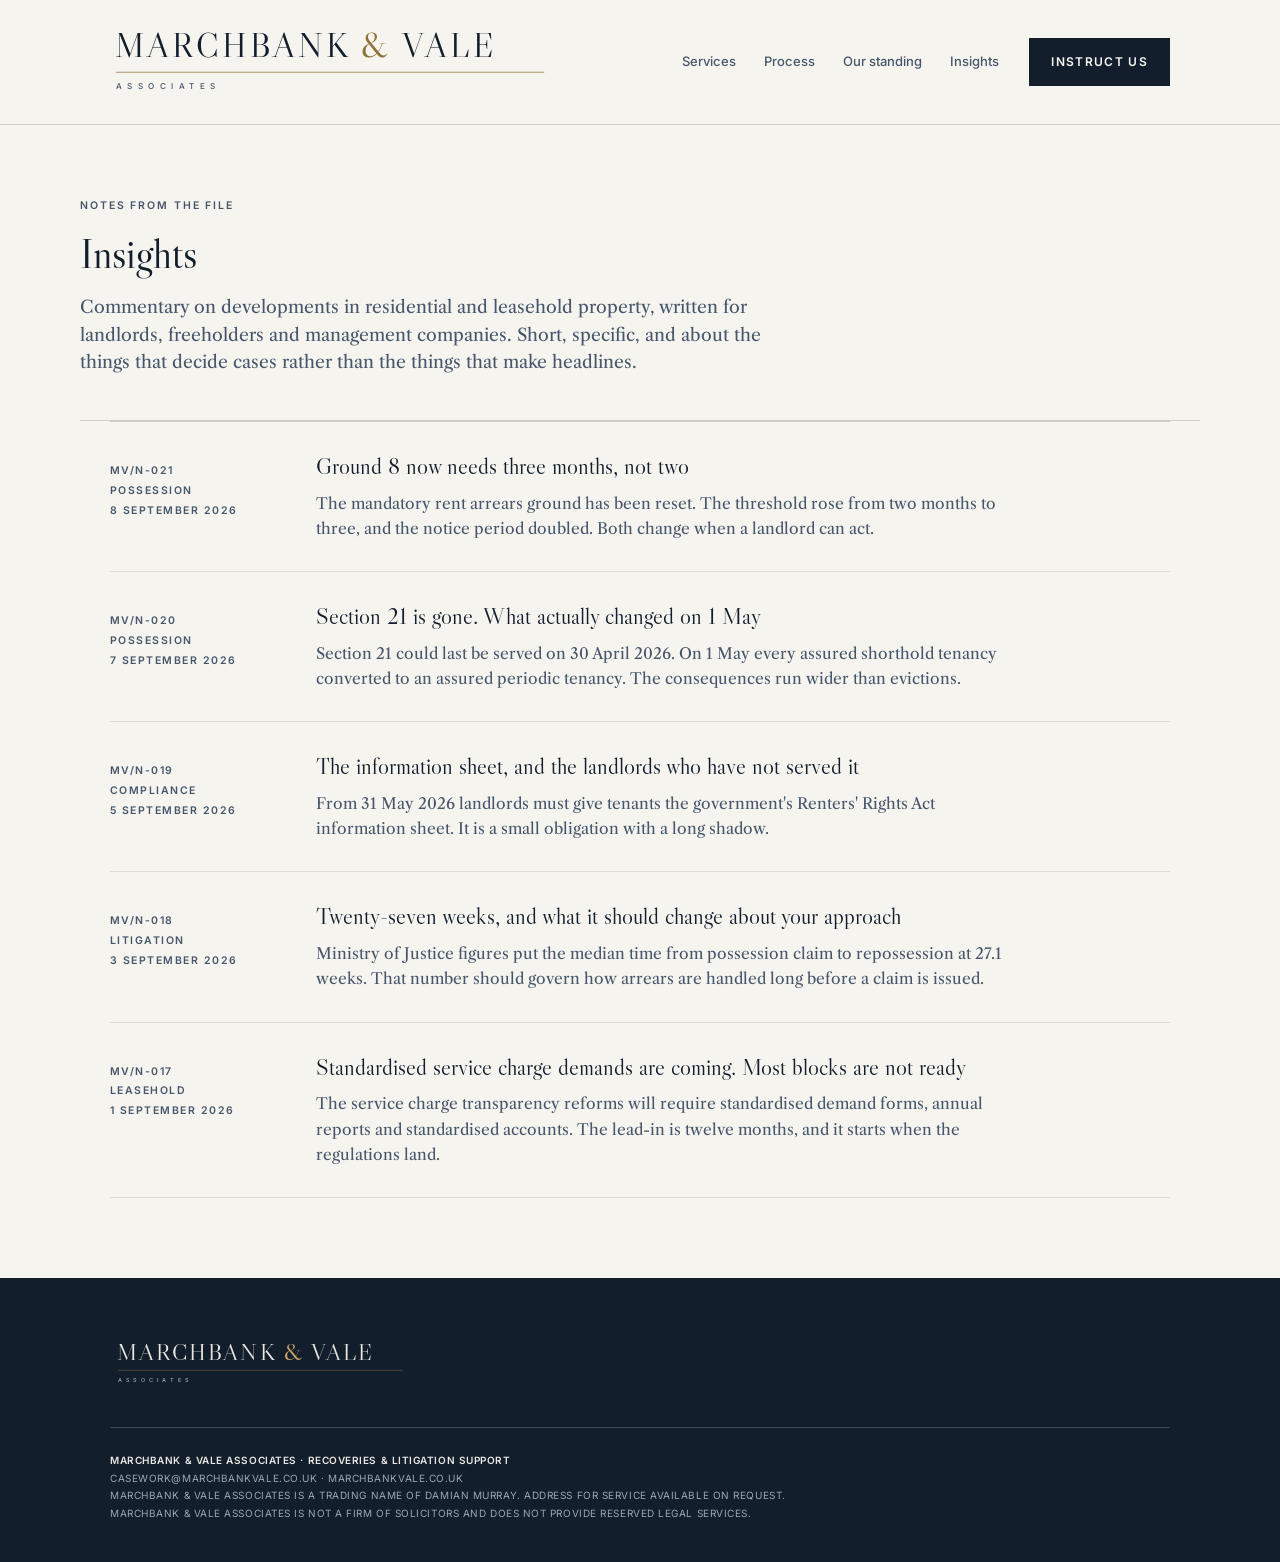
==== blog/index.html @ ffa2471b "Add Insights blog with five researched posts Five posts on current developments, each sourced: - Gro" ====
<!doctype html>
<html lang="en-GB">
<head>
<meta charset="utf-8">
<meta name="viewport" content="width=device-width,initial-scale=1">
<title>Insights | Marchbank &amp; Vale Associates</title>
<meta name="description" content="Commentary on residential and leasehold property law from Marchbank &amp; Vale Associates.">
<link rel="preconnect" href="https://fonts.googleapis.com">
<link rel="preconnect" href="https://fonts.gstatic.com" crossorigin>
<link rel="stylesheet" href="https://fonts.googleapis.com/css2?family=Libre+Caslon+Display&family=Libre+Caslon+Text:wght@400;700&family=Inter:wght@400;500;600&display=swap">
<link rel="stylesheet" href="../assets/style.css">
</head>
<body>
<header class="mast">
  <div class="wrap mast-in">
    <a class="brand" href="../index.html" aria-label="Marchbank &amp; Vale Associates — home">
      <svg viewBox="0 0 760 150" role="img" aria-label="Marchbank &amp; Vale Associates">
        <text x="8" y="66" style="font-family:'Libre Caslon Display',Georgia,serif;font-size:58px;letter-spacing:5.2px;fill:#131E2C">MARCHBANK <tspan style="fill:#8F7238">&amp;</tspan> VALE</text>
        <line x1="10" y1="92" x2="750" y2="92" stroke="#8F7238" stroke-width="1.25"/>
        <text x="10" y="121" style="font-family:Inter,sans-serif;font-size:14px;font-weight:500;letter-spacing:9.5px;fill:#47566B">ASSOCIATES</text>
      </svg>
    </a>
    <nav class="nav">
      <a href="../index.html#services">Services</a>
      <a href="../index.html#process">Process</a>
      <a href="../index.html#standing">Our standing</a>
      <a href="../blog/index.html">Insights</a>
    </nav>
    <a class="btn" href="../index.html#instruct">Instruct us</a>
  </div>
</header>

<main>
<div class="wrap page-head">
  <p class="lbl">Notes from the file</p>
  <h1>Insights</h1>
  <p class="dek">Commentary on developments in residential and leasehold property, written for landlords, freeholders and management companies. Short, specific, and about the things that decide cases rather than the things that make headlines.</p>
</div>
<div class="wrap">
  <div class="posts"><a class="post-row" href="ground-8-three-months-arrears.html">
  <div class="meta">MV/N-021<br>Possession<br>8 September 2026</div>
  <div><h2>Ground 8 now needs three months, not two</h2><p>The mandatory rent arrears ground has been reset. The threshold rose from two months to three, and the notice period doubled. Both change when a landlord can act.</p></div>
</a><a class="post-row" href="section-21-abolished-what-changed.html">
  <div class="meta">MV/N-020<br>Possession<br>7 September 2026</div>
  <div><h2>Section 21 is gone. What actually changed on 1 May</h2><p>Section 21 could last be served on 30 April 2026. On 1 May every assured shorthold tenancy converted to an assured periodic tenancy. The consequences run wider than evictions.</p></div>
</a><a class="post-row" href="information-sheet-31-may-deadline.html">
  <div class="meta">MV/N-019<br>Compliance<br>5 September 2026</div>
  <div><h2>The information sheet, and the landlords who have not served it</h2><p>From 31 May 2026 landlords must give tenants the government's Renters' Rights Act information sheet. It is a small obligation with a long shadow.</p></div>
</a><a class="post-row" href="court-delays-arrears-strategy.html">
  <div class="meta">MV/N-018<br>Litigation<br>3 September 2026</div>
  <div><h2>Twenty-seven weeks, and what it should change about your approach</h2><p>Ministry of Justice figures put the median time from possession claim to repossession at 27.1 weeks. That number should govern how arrears are handled long before a claim is issued.</p></div>
</a><a class="post-row" href="service-charge-reform-standardised-demands.html">
  <div class="meta">MV/N-017<br>Leasehold<br>1 September 2026</div>
  <div><h2>Standardised service charge demands are coming. Most blocks are not ready</h2><p>The service charge transparency reforms will require standardised demand forms, annual reports and standardised accounts. The lead-in is twelve months, and it starts when the regulations land.</p></div>
</a></div>
</div>
</main>

<footer>
  <div class="wrap">
    <svg class="foot-mark" viewBox="0 0 760 150" role="img" aria-label="Marchbank &amp; Vale Associates">
      <text x="18" y="66" style="font-family:'Libre Caslon Display',Georgia,serif;font-size:58px;letter-spacing:5.2px;fill:#E8E7E1">MARCHBANK <tspan style="fill:#C6A667">&amp;</tspan> VALE</text>
      <line x1="20" y1="92" x2="742" y2="92" stroke="#8F7238" stroke-width="1.25"/>
      <text x="20" y="121" style="font-family:Inter,sans-serif;font-size:14px;font-weight:500;letter-spacing:9.5px;fill:#9AA6B8">ASSOCIATES</text>
    </svg>
    <div class="compliance">
      <span><b>Marchbank &amp; Vale Associates &middot; Recoveries &amp; Litigation Support</b></span>
      <span>casework@marchbankvale.co.uk &middot; marchbankvale.co.uk</span>
      <span>Marchbank &amp; Vale Associates is a trading name of Damian Murray. Address for service available on request.</span>
      <span>Marchbank &amp; Vale Associates is not a firm of solicitors and does not provide reserved legal services.</span>
    </div>
  </div>
</footer>
</body>
</html>
---- assets/style.css ----
/* Marchbank & Vale Associates — shared design system */
:root{
  --mv-ink:#131E2C; --mv-slate:#47566B; --mv-brass:#8F7238; --mv-brass-light:#C6A667;
  --mv-tape:#7A2E3C; --mv-engrossment:#E8E7E1; --mv-paper:#F5F4EF; --mv-card:#FFFFFF;
  --mv-hairline:#CFCCC2; --mv-hairline-soft:#E0DDD4; --mv-reversed:#9AA6B8;
  --font-display:"Libre Caslon Display",Georgia,"Times New Roman",serif;
  --font-text:"Libre Caslon Text",Georgia,"Times New Roman",serif;
  --font-ui:Inter,system-ui,-apple-system,"Helvetica Neue",Arial,sans-serif;
  --maxw:1120px;
}
*{box-sizing:border-box}
html{scroll-behavior:smooth}
@media(prefers-reduced-motion:reduce){ html{scroll-behavior:auto} *{transition:none!important} }
body{margin:0; background:var(--mv-paper); color:var(--mv-ink);
  font-family:var(--font-text); font-size:16.5px; line-height:1.62; -webkit-font-smoothing:antialiased}
h1,h2,h3{font-family:var(--font-display); font-weight:400; margin:0; line-height:1.2; text-wrap:balance}
p{margin:0}
a{color:inherit}
em{font-style:normal; font-weight:700}
:focus-visible{outline:2px solid var(--mv-brass); outline-offset:3px}
.wrap{max-width:var(--maxw); margin:0 auto; padding:0 30px}
@media(max-width:700px){ .wrap{padding:0 20px} }
.lbl{font-family:var(--font-ui); font-size:10.5px; font-weight:600; letter-spacing:.18em;
  text-transform:uppercase; color:var(--mv-slate)}

/* masthead */
.mast{position:sticky; top:0; z-index:40; background:var(--mv-paper); border-bottom:1px solid var(--mv-hairline)}
.mast-in{display:flex; align-items:center; gap:30px; height:124px}
.brand{margin-right:auto; display:block; line-height:0}
.brand svg{width:440px; height:auto; display:block}
.nav{display:flex; gap:28px; font-family:var(--font-ui); font-size:13px; font-weight:500}
.nav a{text-decoration:none; color:var(--mv-slate); padding:5px 0; border-bottom:1px solid transparent;
  transition:color .16s, border-color .16s}
.nav a:hover{color:var(--mv-ink); border-bottom-color:var(--mv-hairline)}
@media(max-width:1200px){ .brand svg{width:360px} }
@media(max-width:1000px){ .nav{display:none} .brand svg{width:400px} }
@media(max-width:700px){ .mast-in{height:96px; gap:14px} .brand svg{width:280px} }
@media(max-width:480px){ .mast-in{height:84px} .brand svg{width:210px} }

.btn{display:inline-flex; align-items:center; font-family:var(--font-ui); font-size:12px; font-weight:600;
  letter-spacing:.11em; text-transform:uppercase; padding:13px 21px; text-decoration:none;
  border:1px solid var(--mv-ink); background:var(--mv-ink); color:var(--mv-paper);
  cursor:pointer; transition:background .16s, color .16s}
.btn:hover{background:transparent; color:var(--mv-ink)}
.btn-ghost{background:transparent; color:var(--mv-ink); border-color:var(--mv-hairline)}
.btn-ghost:hover{border-color:var(--mv-ink)}
@media(max-width:560px){ .btn{padding:11px 14px; font-size:11px; letter-spacing:.08em} }

/* blog index */
.page-head{padding:72px 0 44px; border-bottom:1px solid var(--mv-hairline)}
.page-head h1{font-size:clamp(30px,4vw,42px); margin-top:14px}
.page-head .dek{font-size:17.5px; line-height:1.55; color:var(--mv-slate); max-width:62ch; margin-top:16px}

.posts{border-top:1px solid var(--mv-hairline); margin:0 0 80px}
.post-row{display:grid; grid-template-columns:170px 1fr; gap:36px; padding:30px 0;
  border-bottom:1px solid var(--mv-hairline-soft); text-decoration:none; align-items:baseline;
  transition:background .16s}
.post-row:hover{background:var(--mv-engrossment)}
.post-row .meta{font-family:var(--font-ui); font-size:10.5px; font-weight:600; letter-spacing:.14em;
  text-transform:uppercase; color:var(--mv-slate); line-height:1.9}
.post-row h2{font-size:23px; line-height:1.26}
.post-row p{font-size:15.5px; color:var(--mv-slate); margin-top:10px; max-width:70ch}
@media(max-width:760px){ .post-row{grid-template-columns:1fr; gap:10px} }

/* article */
.article{padding:64px 0 40px; max-width:74ch; margin:0 auto}
.article .kicker{font-family:var(--font-ui); font-size:10.5px; font-weight:600; letter-spacing:.16em;
  text-transform:uppercase; color:var(--mv-slate)}
.article h1{font-size:clamp(28px,3.8vw,40px); margin:16px 0 0}
.article .byline{font-family:var(--font-ui); font-size:11px; letter-spacing:.1em; color:var(--mv-slate);
  margin-top:20px; padding-bottom:26px; border-bottom:1px solid var(--mv-hairline)}
.article h2{font-size:24px; margin:38px 0 12px}
.article p{margin:0 0 16px; font-size:17px; line-height:1.68}
.article ul{margin:0 0 18px; padding-left:22px; display:flex; flex-direction:column; gap:9px}
.article li{font-size:16.5px; line-height:1.6}
.article .standfirst{font-size:19px; line-height:1.6; color:var(--mv-slate); margin:26px 0 30px}
.article .pull{border-left:2px solid var(--mv-brass); padding:4px 0 4px 22px; margin:26px 0;
  font-size:17px; line-height:1.62; color:var(--mv-slate)}
.article .pull b{color:var(--mv-ink); font-weight:700}
.article .figure{color:var(--mv-tape); font-weight:700; font-variant-numeric:tabular-nums}
.sources{margin-top:44px; padding-top:22px; border-top:1px solid var(--mv-hairline)}
.sources h3{font-family:var(--font-ui); font-size:10.5px; font-weight:600; letter-spacing:.16em;
  text-transform:uppercase; color:var(--mv-slate); margin-bottom:12px}
.sources ul{list-style:none; padding:0; margin:0; display:flex; flex-direction:column; gap:7px}
.sources a{font-size:14.5px; color:var(--mv-slate)}
.notice{margin-top:40px; padding:20px 22px; background:var(--mv-engrossment); border:1px solid var(--mv-hairline);
  font-size:14.5px; line-height:1.6; color:var(--mv-slate)}
.notice b{color:var(--mv-ink); font-weight:700}
.backlink{font-family:var(--font-ui); font-size:11.5px; font-weight:600; letter-spacing:.12em;
  text-transform:uppercase; color:var(--mv-slate); text-decoration:none; display:inline-block; margin-top:36px}
.backlink:hover{color:var(--mv-ink)}

/* footer */
footer{background:var(--mv-ink); color:var(--mv-engrossment); padding:56px 0 40px}
.foot-mark{width:300px; max-width:100%; height:auto; display:block}
.compliance{margin-top:34px; padding-top:24px; border-top:1px solid rgba(154,166,184,.3);
  font-family:var(--font-ui); font-size:10px; line-height:1.75; letter-spacing:.055em;
  text-transform:uppercase; color:var(--mv-reversed)}
.compliance span{display:block}
.compliance b{color:var(--mv-engrossment); font-weight:600}
footer :focus-visible{outline-color:var(--mv-brass-light)}
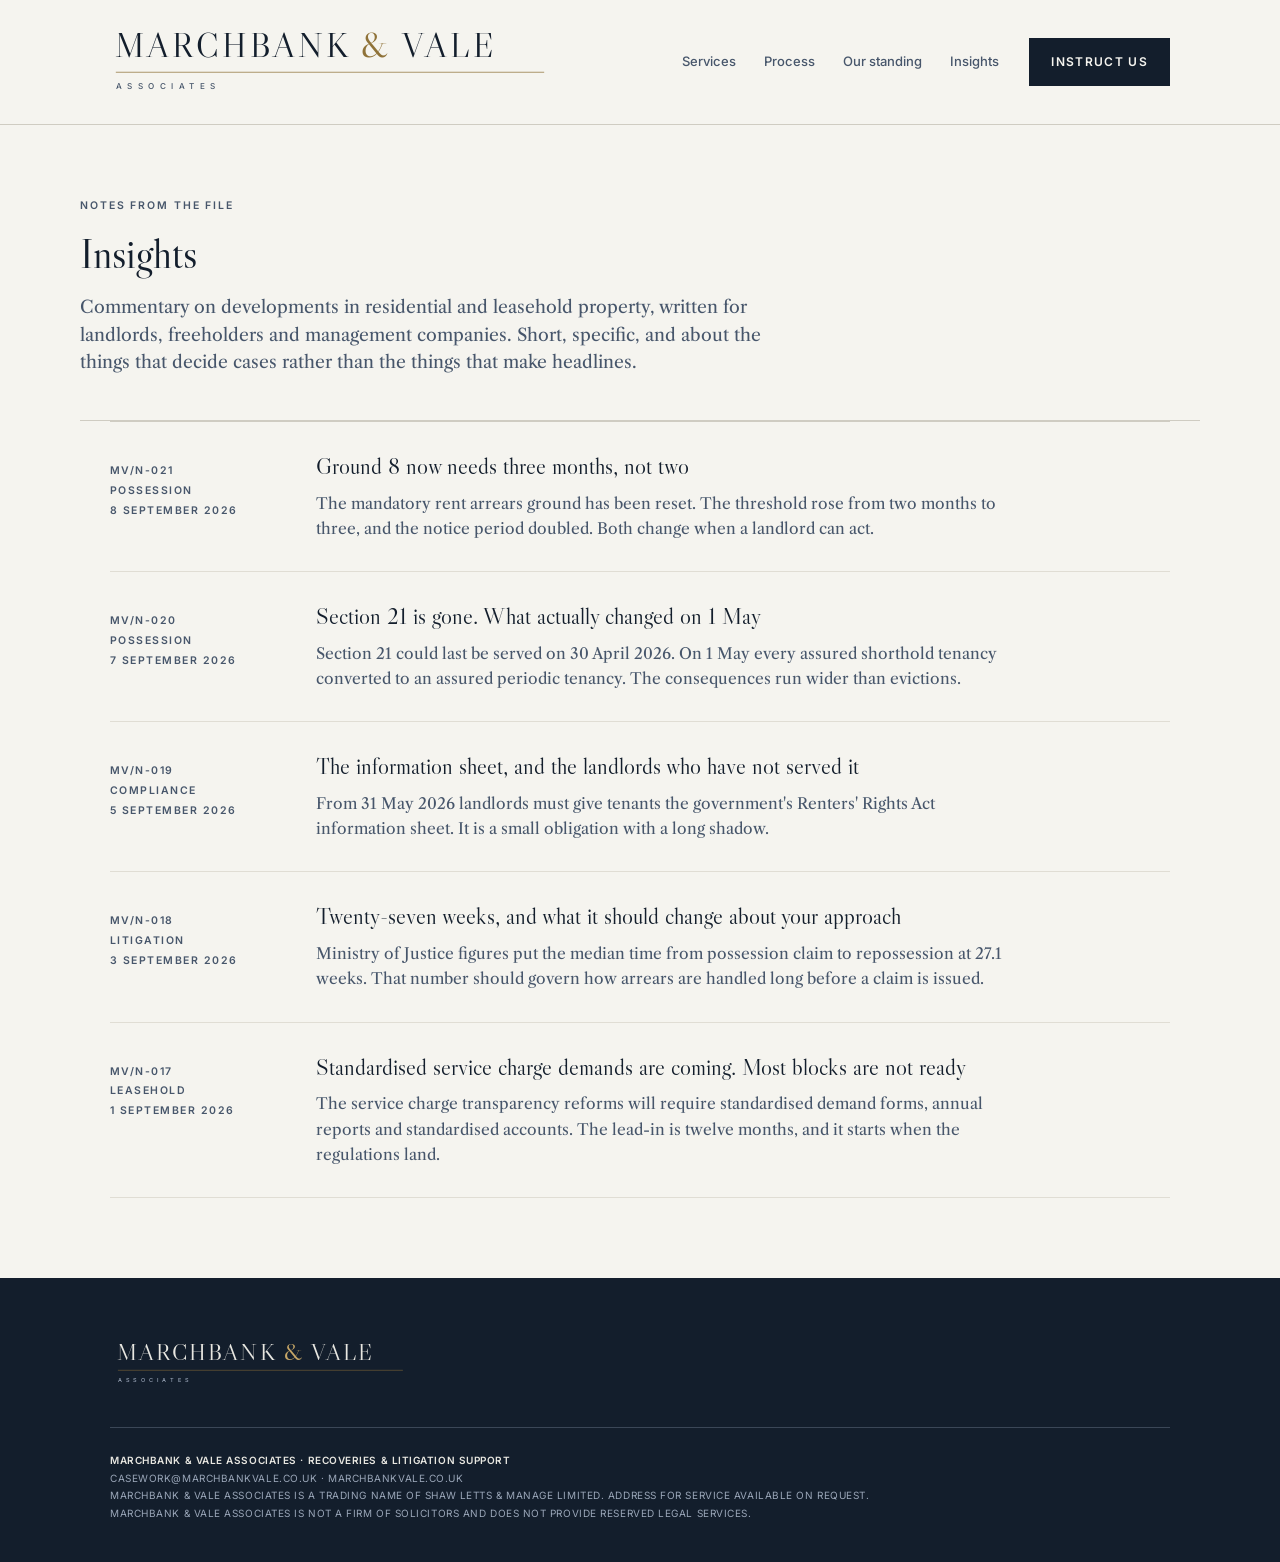
==== commit 81eef704: "Replace sole trader disclosure with company trading name Removes the individual's name from the site" ====
--- a/blog/index.html
+++ b/blog/index.html
@@ -66,7 +66,7 @@
     <div class="compliance">
       <span><b>Marchbank &amp; Vale Associates &middot; Recoveries &amp; Litigation Support</b></span>
       <span>casework@marchbankvale.co.uk &middot; marchbankvale.co.uk</span>
-      <span>Marchbank &amp; Vale Associates is a trading name of Damian Murray. Address for service available on request.</span>
+      <span>Marchbank &amp; Vale Associates is a trading name of Shaw Letts &amp; Manage Limited. Address for service available on request.</span>
       <span>Marchbank &amp; Vale Associates is not a firm of solicitors and does not provide reserved legal services.</span>
     </div>
   </div>
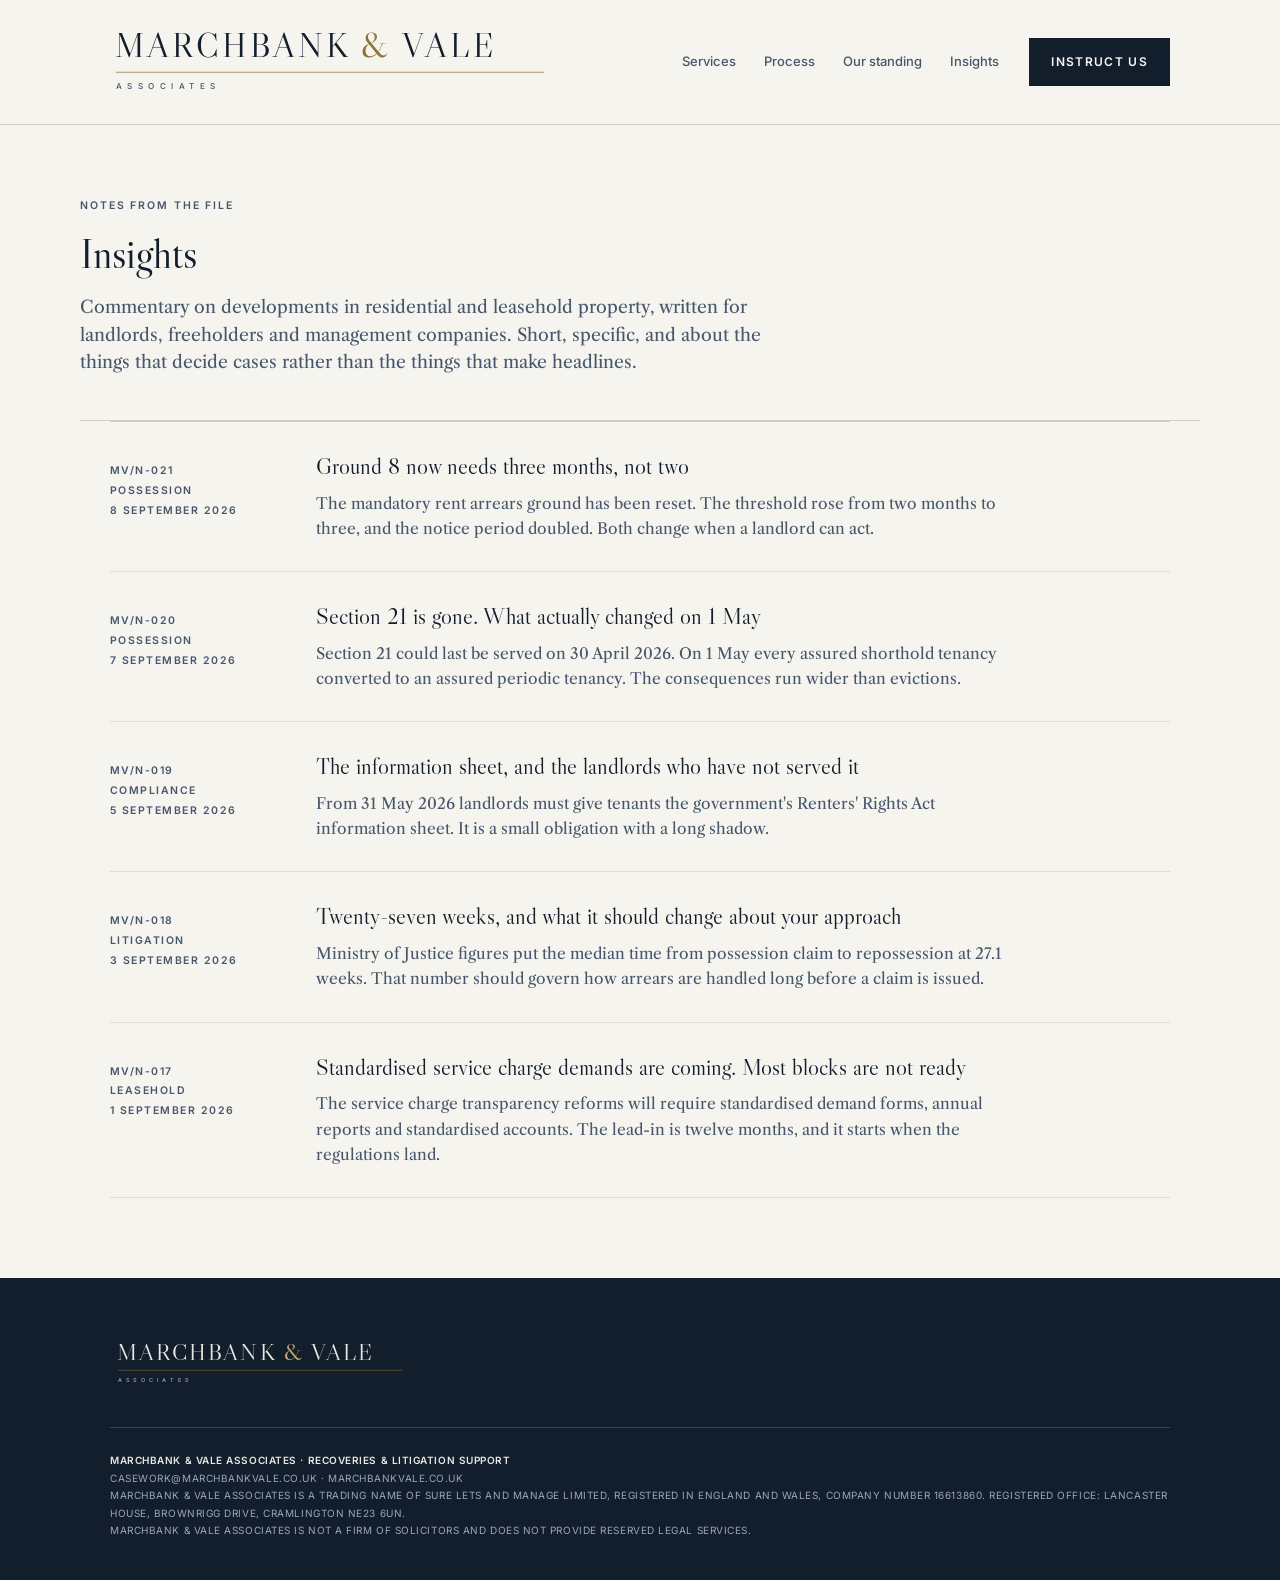
==== commit e251586c: "Add full statutory trading disclosure Registered name, company number 16613860 and registered office" ====
--- a/blog/index.html
+++ b/blog/index.html
@@ -66,7 +66,7 @@
     <div class="compliance">
       <span><b>Marchbank &amp; Vale Associates &middot; Recoveries &amp; Litigation Support</b></span>
       <span>casework@marchbankvale.co.uk &middot; marchbankvale.co.uk</span>
-      <span>Marchbank &amp; Vale Associates is a trading name of Shaw Letts &amp; Manage Limited. Address for service available on request.</span>
+      <span>Marchbank &amp; Vale Associates is a trading name of Sure Lets and Manage Limited, registered in England and Wales, company number 16613860. Registered office: Lancaster House, Brownrigg Drive, Cramlington NE23 6UN.</span>
       <span>Marchbank &amp; Vale Associates is not a firm of solicitors and does not provide reserved legal services.</span>
     </div>
   </div>
